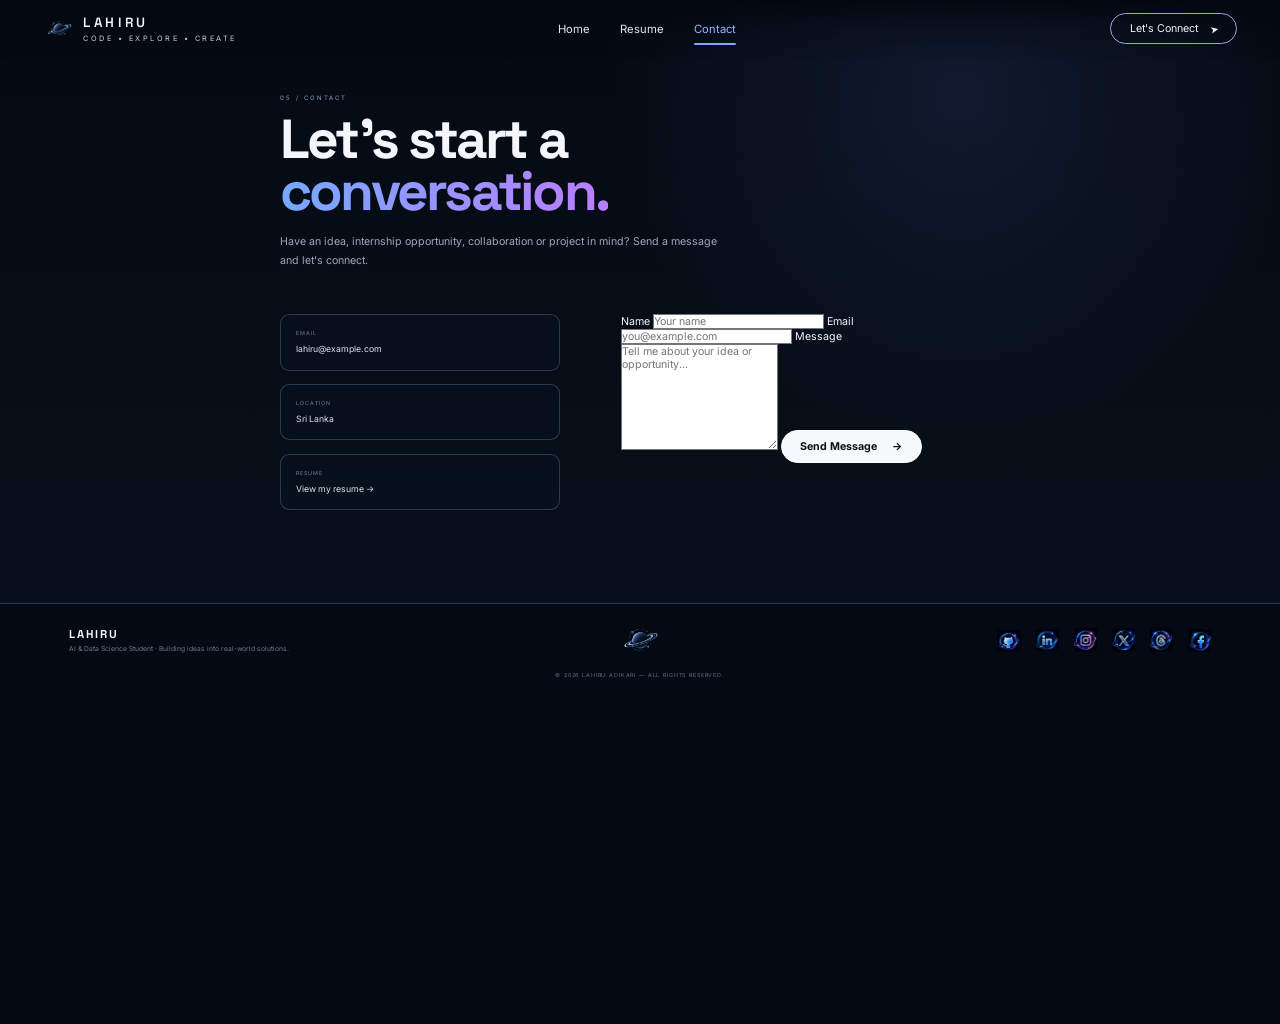
==== contact.html @ 2d3882de "Initial portfolio website" ====
<!doctype html>
<html lang="en">
<head>
  <meta charset="UTF-8">
  <meta name="viewport" content="width=device-width, initial-scale=1">
  <title>Contact | Lahiru</title>
  <link rel="icon" type="image/png" href="assets/logo.png">
  <link rel="stylesheet" href="style.css">
</head>

<body>

  <header class="site-header">

    <a class="brand" href="index.html#home" aria-label="Lahiru home">
      <img
        class="brand-logo"
        src="assets/logo.png"
        alt="Lahiru planet logo">

      <span>
        <strong>LAHIRU</strong>
        <small>CODE • EXPLORE • CREATE</small>
      </span>
    </a>


    <nav class="main-nav" id="mainNav" aria-label="Primary navigation">
      <a href="index.html#home" class="nav-link">Home</a>
      <a href="resume.html" class="nav-link">Resume</a>
      <a href="contact.html" class="nav-link active">Contact</a>
    </nav>


    <div class="header-actions">

      <a class="connect-btn" href="mailto:lahiru@example.com">
        <span>Let's Connect</span>
        <span class="send-icon">➤</span>
      </a>

    </div>


    <button
      class="menu-toggle"
      id="menuToggle"
      aria-label="Open navigation"
      aria-expanded="false"
    >
      <span></span>
      <span></span>
      <span></span>
    </button>

  </header>


  <main class="inner-page">

    <div class="inner-page-wrap">

      <p class="page-eyebrow">05 / CONTACT</p>

      <h1>
        Let's start a<br>
        <span>conversation.</span>
      </h1>

      <p class="inner-page-intro">
        Have an idea, internship opportunity, collaboration or project
        in mind? Send a message and let's connect.
      </p>


      <div class="page-grid">


        <!-- Contact Details -->

        <div class="contact-details">

          <div class="detail-card">
            <small>EMAIL</small>
            <a href="mailto:lahiru@example.com">
              lahiru@example.com
            </a>
          </div>


          <div class="detail-card">
            <small>LOCATION</small>
            <span>Sri Lanka</span>
          </div>


          <div class="detail-card">
            <small>RESUME</small>
            <a href="resume.html">
              View my resume →
            </a>
          </div>

        </div>


        <!-- Contact Form -->

        <form class="contact-form" id="contactForm">

          <label>
            Name
            <input
              type="text"
              id="name"
              required
              placeholder="Your name"
            >
          </label>


          <label>
            Email
            <input
              type="email"
              id="email"
              required
              placeholder="you@example.com"
            >
          </label>


          <label>
            Message
            <textarea
              id="message"
              required
              rows="8"
              placeholder="Tell me about your idea or opportunity..."
            ></textarea>
          </label>


          <button class="primary-btn" type="submit">
            Send Message
            <span>→</span>
          </button>


          <p class="form-status" id="formStatus"></p>

        </form>

      </div>

    </div>

  </main>

  <!-- =========================
         FOOTER
         ========================= -->

    <footer class="site-footer">

      <div>

        <strong>
          LAHIRU
        </strong>

        <p>
          AI & Data Science Student · Building ideas into real-world solutions.
        </p>

      </div>


      <div class="footer-orbit">
        <img
          class="brand-logo"
          src="assets/logo.png"
          alt="Lahiru logo">
      </div>


      <div class="socials">

        <a href="#" aria-label="GitHub">
          <img class="social-logo" src="assets/social/git.png" alt="github">
        </a>

        <a href="#" aria-label="LinkedIn">
          <img class="social-logo" src="assets/social/in.png" alt="linkedin">
        </a>

        <a href="#" aria-label="Instagram">
          <img class="social-logo" src="assets/social/insta.png" alt="instagram">
        </a>

        <a href="#" aria-label="X">
          <img class="social-logo" src="assets/social/x.png" alt="X">
        </a>

        <a href="#" aria-label="Threads">
          <img class="social-logo" src="assets/social/thread.png" alt="threads">
        </a>

        <a href="#" aria-label="Facebook">
          <img class="social-logo" src="assets/social/fb.png" alt="X">
        </a>

      </div>


        <!-- COPYRIGHT -->
      <small>
        © 2026 LAHIRU ADIKARI — ALL RIGHTS RESERVED.
      </small>

    </footer>


  </div>


  <script src="script.js"></script>

</body>
</html>
---- style.css ----
@import url('https://fonts.googleapis.com/css2?family=Inter:wght@400;500;600;700;800&family=Space+Grotesk:wght@400;500;600;700&display=swap');


/* =========================================================
   ROOT
   ========================================================= */

:root{
  --bg:#050a13;
  --bg2:#07101d;
  --text:#f4f6fb;
  --muted:#9da8bb;
  --line:rgba(148,167,218,.28);

  --blue:#7ca7ff;
  --violet:#b47cff;
  --cyan:#71c9ff;
  --orange:#ffad69;

  --radius:18px;
}


/* =========================================================
   RESET
   ========================================================= */

*{
  box-sizing:border-box;
  margin:0;
  padding:0;
}

html{
  scroll-behavior:smooth;
}

body{
  background:var(--bg);
  color:var(--text);
  font-family:Inter,system-ui,sans-serif;
  overflow-x:hidden;
}

a{
  text-decoration:none;
  color:inherit;
}

button,
input,
textarea{
  font:inherit;
}

button{
  cursor:pointer;
}


/* =========================================================
   PAGE
   ========================================================= */

.page-shell{
  min-height:100vh;

  background:
    radial-gradient(
      circle at 70% 20%,
      rgba(54,84,145,.11),
      transparent 35%
    ),
    var(--bg);
}


/* =========================================================
   HEADER
   ========================================================= */

.site-header{
  position:fixed;
  z-index:100;
  top:0;
  left:0;
  right:0;
  height:86px;
  display:flex;
  align-items:center;
  justify-content:space-between;
  padding:0 5vw;
  background:
    linear-gradient(
      180deg,
      rgba(3,7,15,.88),
      rgba(3,7,15,.32),
      transparent
    );
  backdrop-filter:blur(5px);
}


.brand{
  display:flex;
  align-items:center;
  gap:12px;

  letter-spacing:.22em;
}


.brand-logo{
  width:48px;
  height:48px;
  object-fit:contain;
  flex-shrink:0;
  display:block;
}


.brand strong{
  display:block;

  font:600 20px "Space Grotesk";

  letter-spacing:.27em;
}


.brand small{
  display:block;

  margin-top:5px;

  font-size:11px;
  letter-spacing:.34em;

  color:#c7cbd6;
}


/* MAIN NAV */

.main-nav{
  display:flex;
  gap:45px;
  margin-left:-80px;
}


.nav-link{
  position:relative;

  font-size:17px;
  color:#e4e7ef;

  padding:13px 0;
}


.nav-link:after{
  content:"";

  position:absolute;

  left:0;
  right:0;
  bottom:0;

  height:2px;

  border-radius:5px;

  background:var(--blue);

  transform:scaleX(0);

  transition:.25s;
}


.nav-link:hover:after,
.nav-link.active:after{
  transform:scaleX(1);
}


.nav-link.active{
  color:#9ab6ff;
}


/* CONNECT BUTTON */

.connect-btn,
.outline-btn{
  border:1px solid #92a8e7;
  border-radius:30px;

  padding:12px 27px;

  display:inline-flex;
  align-items:center;

  gap:18px;

  transition:.25s;
}


.connect-btn:hover,
.outline-btn:hover{
  background:rgba(124,167,255,.12);

  box-shadow:
    0 0 22px rgba(124,167,255,.16);
}


.send-icon{
  font-size:15px;
  transform:rotate(-12deg);
}


/* MOBILE MENU BUTTON */

.menu-toggle{
  display:none;

  background:none;
  border:0;

  width:36px;
}


.menu-toggle span{
  display:block;

  height:2px;

  background:white;

  margin:6px 0;
}


/* =========================================================
   HERO
   ========================================================= */

.hero{
  min-height:930px;
  height:100vh;

  position:relative;

  isolation:isolate;

  background-image:url("assets/space-room.png");

  background-size:cover;
  background-position:center center;
  background-repeat:no-repeat;
}


.hero-overlay{
  position:absolute;
  inset:0;

  z-index:-1;

  background:
    linear-gradient(
      90deg,
      rgba(2,7,16,.74) 0%,
      rgba(2,7,16,.30) 42%,
      rgba(2,7,16,.08) 75%
    ),

    linear-gradient(
      180deg,
      rgba(2,7,16,.30),
      transparent 32%,
      rgba(2,7,16,.68) 100%
    );
}


/* =========================================================
   HERO COPY
   ========================================================= */

.hero-copy{
  position:absolute;

  left:13%;
  top:23%;

  z-index:2;
}


.eyebrow{
  font-size:9px;

  letter-spacing:.34em;

  color:#95a5c5;

  margin-bottom:18px;
}


.hero h1{
  font:700 clamp(42px,4.5vw,70px)/.98 "Space Grotesk";

  letter-spacing:-.04em;

  text-shadow:
    0 3px 25px rgba(0,0,0,.5);
}


.hero h1 span,
.section-heading h2 span{
  background:
    linear-gradient(
      90deg,
      #74a9ff,
      #bc7dff
    );

  -webkit-background-clip:text;
  background-clip:text;

  color:transparent;
}


.hero-description{
  margin-top:23px;

  color:#e1e5ed;

  font-size:15px;

  line-height:1.65;
}


/* =========================================================
   HERO BUTTONS
   ========================================================= */

.hero-actions{
  display:flex;

  gap:20px;

  margin-top:27px;
}


.primary-btn{
  background:#f6f8fb;

  color:#0b101a;

  border:1px solid white;

  border-radius:28px;

  padding:13px 28px;

  display:inline-flex;
  align-items:center;
  justify-content:center;

  gap:22px;

  font-weight:700;

  transition:.25s;
}


.primary-btn:hover{
  transform:translateY(-2px);

  box-shadow:
    0 8px 35px rgba(255,255,255,.22);
}


.outline-btn{
  padding:12px 28px;

  font-weight:600;
}


/* =========================================================
   HERO FEATURE STRIP
   ========================================================= */

.hero-features{
  display:grid;

  grid-template-columns:repeat(4,1fr);

  /*
     Desktop compensation:
     The page uses 67% visual scaling below.
     1200px CSS width appears approximately 804px visually.
  */

  width:1500px;
  max-width:100%;

  margin-top:80px;

  border-top:none;
  border-bottom:none;

  position:relative;
}


/* INDIVIDUAL FEATURE */

.hero-feature{
  position:relative;

  min-height:110px;

  display:flex;
  align-items:center;
  justify-content:center;

  gap:16px;

  transition:transform .3s ease;
}


/* VERTICAL SEPARATORS */

.hero-feature:not(:last-child)::after{
  content:"";

  position:absolute;

  right:0;

  top:4px;
  bottom:4px;

  width:1px;

  background:
    linear-gradient(
      to bottom,
      transparent,
      rgba(148,167,218,.25),
      transparent
    );
}


/* =========================================================
   FEATURE ICONS
   ========================================================= */

.feature-icon{
  width:50px;
  height:50px;

  display:flex;
  align-items:center;
  justify-content:center;

  flex-shrink:0;
}


.feature-icon svg{
  width:42px;
  height:42px;

  fill:none;

  stroke:var(--blue);

  stroke-width:2.2;

  stroke-linecap:round;
  stroke-linejoin:round;

  filter:
    drop-shadow(
      0 0 7px rgba(124,167,255,.35)
    );
}


.feature-icon.planet-icon svg{
  stroke:var(--violet);
}


/* =========================================================
   FEATURE TEXT
   ========================================================= */

.feature-text{
  display:flex;

  flex-direction:column;

  line-height:1.3;
}


.feature-text span,
.feature-text strong{
  color:var(--text);

  font-family:"Inter",sans-serif;

  font-size:14px;

  font-weight:500;

  letter-spacing:.01em;
}


/* =========================================================
   FEATURE HOVER
   ========================================================= */

.hero-feature:hover{
  transform:translateY(-2px);
}


.hero-feature:hover .feature-icon svg{
  filter:
    drop-shadow(
      0 0 12px rgba(124,167,255,.65)
    );
}


/* =========================================================
   SIDE NAVIGATION
   ========================================================= */

.side-nav{
  position:fixed;

  z-index:99999;

  left:3.5%;
  top:50vh;

  transform:translateY(-50%);

  display:flex;

  flex-direction:column;

  gap:0;

  visibility:visible;
  opacity:1;
}


.side-item{
  position:relative;

  z-index:100000;

  width:115px;
  height:74px;

  padding-left:30px;

  display:flex;

  flex-direction:column;

  gap:5px;

  color:#a8b0c0;

  font-size:13px;

  transition:
    color .25s ease,
    transform .25s ease;
}


.side-item:hover{
  transform:translateX(3px);
}


.side-item:before{
  content:"";

  position:absolute;

  left:7px;

  top:4px;
  bottom:-4px;

  width:1px;

  background:rgba(180,190,210,.5);
}


.side-item:after{
  content:"";

  position:absolute;

  left:3px;
  top:1px;

  width:7px;
  height:7px;

  border:1px solid #e6ebfa;

  border-radius:50%;

  background:#09101c;
}


.side-item.active{
  color:#8ca9ff;

  font-weight:600;
}


.side-item.active:after{
  background:#9db7ff;

  box-shadow:
    0 0 10px #8eaaff;
}


.side-number{
  font-size:10px;

  letter-spacing:.12em;
}


/* =========================================================
   HERO SIDE TEXT
   ========================================================= */

.hero-side-copy{
  position:absolute;

  right:16%;
  top:31%;

  font-size:10px;

  line-height:1.9;

  letter-spacing:.38em;

  color:#e7e9ef;

  text-align:center;
}


.hero-motto{
  position:absolute;

  left:3.5%;
  bottom:28%;

  font-size:11px;

  line-height:1.35;

  letter-spacing:.28em;

  color:#cbd2df;
}


.hero-motto span{
  display:block;

  margin-top:7px;
}


/* =========================================================
   SCROLL CUE
   ========================================================= */

.scroll-cue{
  position:absolute;

  bottom:45px;

  left:50%;

  transform:translateX(-50%);

  font-size:9px;

  letter-spacing:.22em;

  color:#c9d0df;

  text-align:center;

  z-index:5;
}


.scroll-cue i{
  display:block;

  width:15px;
  height:27px;

  border:1px solid white;

  border-radius:10px;

  margin:9px auto 0;

  position:relative;
}


.scroll-cue i:after{
  content:"";

  position:absolute;

  width:2px;
  height:5px;

  background:white;

  left:5px;
  top:5px;

  border-radius:2px;

  animation:scrollDot 1.5s infinite;
}


@keyframes scrollDot{

  0%,
  100%{
    opacity:.25;
    transform:translateY(0);
  }

  50%{
    opacity:1;
    transform:translateY(7px);
  }

}


/* =========================================================
   CONTENT SECTIONS
   ========================================================= */

.content-section{
  padding:120px 15vw;

  position:relative;
}


.about,
.projects,
.skills,
.contact{
  background:
    linear-gradient(
      180deg,
      #060b14,
      #07101b
    );
}


.section-heading p,
.card-label{
  font-size:9px;

  letter-spacing:.34em;

  color:#8da1c8;

  margin-bottom:18px;
}


.section-heading h2{
  font:700 clamp(38px,5vw,65px)/.98 "Space Grotesk";

  letter-spacing:-.045em;
}



/* =========================================================
   ABOUT SECTION
   ========================================================= */

.about {

  position: relative;

  overflow: hidden;

  isolation: isolate;

  /*
     Starfield background
     Change this path if your image is stored elsewhere.
  */

  background-image:

    /* Dark overlay for text readability */

    linear-gradient(
      90deg,
      rgba(3, 8, 18, .94),
      rgba(3, 8, 18, .72)
    ),

    url("assets/starbackground.png");

  background-size: cover;

  background-position: center;

  background-repeat: no-repeat;

}


/* Soft dark fade at the top and bottom */

.about::before {

  content: "";

  position: absolute;

  inset: 0;

  z-index: -1;

  pointer-events: none;

  background:

    linear-gradient(
      to bottom,
      rgba(3, 8, 18, .85),
      transparent 22%,
      transparent 78%,
      rgba(3, 8, 18, .9)
    );

}


/* =========================================================
   ABOUT GRID
   ========================================================= */

.about-grid {

  display: grid;

  grid-template-columns: 1.15fr .75fr;

  gap: 10vw;

  margin-top: 65px;

  align-items: center;

}


.about-text {

  max-width: 720px;

}


.large-copy {

  font-size: 22px;

  line-height: 1.55;

  color: #edf0f7;

}


.about-text > p:not(.large-copy) {

  margin-top: 25px;

  color: #aab4c5;

  line-height: 1.85;

}


/* =========================================================
   ABOUT STATS
   ========================================================= */

.about-stats {

  display: flex;

  gap: 55px;

  margin-top: 48px;

}


.about-stats div {

  display: flex;

  gap: 12px;

  align-items: flex-start;

}


.about-stats strong {

  font: 600 25px "Space Grotesk";

  color: #91aaff;

}


.about-stats span {

  font-size: 8px;

  letter-spacing: .2em;

  line-height: 1.6;

  color: #aab4c5;

}


/* =========================================================
   ABOUT VISUAL
   ========================================================= */

.about-visual {

  position: relative;

}


/* =========================================================
   PHOTO
   ========================================================= */

.about-photo {

  position: relative;

  overflow: hidden;

  border-radius: 18px;

}


.about-photo img {

  display: block;

  width: 100%;

  height: auto;

  object-fit: cover;

}


/* =========================================================
   QUOTE PANEL
   ========================================================= */

.quote-panel {

  min-height: 300px;

  border: 1px solid var(--line);

  border-radius: 18px;

  padding: 55px 48px;

  position: relative;

  background:

    radial-gradient(
      circle at 80% 20%,
      rgba(76, 117, 210, .22),
      transparent 35%
    ),

    rgba(7, 16, 28, .94);

  overflow: hidden;

  backdrop-filter: blur(4px);

}


.quote-panel::after {

  content: "";

  position: absolute;

  width: 230px;

  height: 230px;

  border-radius: 50%;

  right: -75px;

  bottom: -95px;

  background:

    radial-gradient(
      circle at 35% 35%,
      #dbe7ff,
      transparent 16%,
      #1d477f 30%,
      #08162a 68%
    );

  opacity: .8;

}


.quote-mark {

  font: 700 70px Georgia;

  color: #8aa8ff;

  line-height: .6;

}


.quote-panel p {

  position: relative;

  z-index: 1;

  font: 500 22px/1.55 "Space Grotesk";

  max-width: 400px;

  margin-top: 20px;

}


.quote-panel small {

  display: block;

  margin-top: 28px;

  letter-spacing: .35em;

  font-size: 8px;

  color: #aeb8cc;

}


/* =========================================================
   RESPONSIVE DESIGN
   ========================================================= */

@media (max-width: 900px) {

  .about-grid {

    grid-template-columns: 1fr;

    gap: 50px;

  }

  .about-visual {

    max-width: 600px;

  }

}


@media (max-width: 600px) {

  .about {

    background-position: center;

  }

  .about-stats {

    gap: 25px;

    flex-wrap: wrap;

  }

  .quote-panel {

    padding: 40px 30px;

  }

  .quote-panel p {

    font-size: 20px;

  }

}


/* =========================================================
   PROJECTS
   ========================================================= */

.split-heading {
  display: flex;
  justify-content: space-between;
  align-items: flex-end;
}


.section-note {
  font-size: 12px !important;
  line-height: 1.8;
  color: #77849a;
  letter-spacing: .02em;
}


/* =========================================================
   PROJECT GRID
   ========================================================= */

.project-grid {

  display: grid;

  grid-template-columns: 1fr 1fr;

  gap: 20px;

  margin-top: 55px;

}


/* =========================================================
   PROJECT CARD
   ========================================================= */

.project-card {

  border: 1px solid var(--line);

  border-radius: 18px;

  background:
    linear-gradient(
      145deg,
      rgba(12,23,39,.9),
      rgba(5,11,20,.95)
    );

  min-height: 260px;

  position: relative;

  overflow: hidden;

  transition:
    transform .3s ease,
    border-color .3s ease,
    box-shadow .3s ease;

}


.project-card:hover {

  transform: translateY(-4px);

  border-color: rgba(138,169,255,.7);

  box-shadow:
    0 18px 55px rgba(0,0,0,.3);

}


/* =========================================================
   PROJECT NUMBER
   ========================================================= */

.project-number {

  position: absolute;

  top: 17px;

  right: 20px;

  color: #56627a;

  font-size: 9px;

  letter-spacing: .15em;

}


/* =========================================================
   FEATURED PROJECT
   ========================================================= */

.featured-project {

  grid-column: 1 / -1;

  display: grid;

  grid-template-columns:
    150px
    minmax(0, 1fr)
    180px;

  align-items: center;

  gap: 32px;

  padding: 32px;

  min-height: 300px;

}


/* =========================================================
   PROJECT DEMO AREA
   ========================================================= */

.project-demo {

  display: flex;

  flex-direction: column;

  gap: 12px;

  min-width: 0;

}


.project-video {

  width: 100%;

  aspect-ratio: 16 / 9;

  border: 1px solid rgba(126,150,202,.35);

  border-radius: 10px;

  overflow: hidden;

  background: #050b15;

}


.project-video video {

  width: 100%;

  height: 100%;

  display: block;

  object-fit: cover;

}


.project-demo .project-open {

  width: 100%;

  min-height: 55px;

  height: auto;

  padding: 12px;

  border: 1px solid var(--line);

  border-radius: 10px;

  flex-direction: row;

  gap: 10px;

  font-size: 24px;

}


.project-demo .project-open small {

  font-size: 10px;

}


/* =========================================================
   BRAIN CT IMAGE
   ========================================================= */

.project-thumb {

  width: 120px;

  height: 120px;

  border: 1px solid #7185b5;

  border-radius: 9px;

  padding: 5px;

  position: relative;

  overflow: hidden;

  background: #05070b;

}


.brain-project-thumb img {

  width: 100%;

  height: 100%;

  display: block;

  object-fit: cover;

  border-radius: 5px;

}


/* CT scan label */

.scan-label {

  position: absolute;

  bottom: 5px;

  left: 7px;

  right: 7px;

  padding: 4px;

  background: rgba(0,0,0,.65);

  border: 1px solid rgba(200,210,230,.2);

  color: #dce4f5;

  font-size: 6px;

  letter-spacing: .15em;

  text-align: center;

  backdrop-filter: blur(3px);

}


/* =========================================================
   FEATURED PROJECT INFO
   ========================================================= */

.project-info {

  padding: 0;

  min-width: 0;

}


.project-info h3 {

  font: 600 22px "Space Grotesk";

  line-height: 1.35;

  margin-bottom: 12px;

}


.project-info > p:not(.card-label) {

  font-size: 13px;

  line-height: 1.8;

  color: #9ba7ba;

  max-width: 650px;

  margin: 0;

}


/* =========================================================
   TECHNOLOGY TAGS
   ========================================================= */

.tags {

  display: flex;

  flex-wrap: wrap;

  gap: 7px;

  margin-top: 13px;

}


.tags span {

  font-size: 9px;

  border: 1px solid rgba(126,150,202,.45);

  border-radius: 20px;

  padding: 6px 10px;

  color: #c8d0df;

}


/* =========================================================
   PROJECT OPEN BUTTON
   ========================================================= */

.project-open {

  background: none;

  border: 0;

  border-left: 1px solid var(--line);

  height: 100%;

  min-height: 110px;

  color: #a9baff;

  font-size: 32px;

  display: flex;

  align-items: center;

  justify-content: center;

  flex-direction: column;

  gap: 7px;

  cursor: pointer;

  transition: .3s;

}


.project-open:hover {

  color: #ffffff;

  background: rgba(120,150,255,.04);

}


.project-open small {

  font-size: 9px;

  line-height: 1.4;

  color: #d2d8e5;

}


/* =========================================================
   SMALL PROJECTS
   ========================================================= */

.mini-project {

  padding: 30px;

  display: grid;

  grid-template-columns: 105px 1fr 75px;

  align-items: center;

  gap: 20px;

}


.mini-project-content {

  padding-right: 10px;

}


/* =========================================================
   PROJECT IMAGE VISUALS
   ========================================================= */

.project-visual {

  width: 90px;

  height: 90px;

  display: flex;

  align-items: center;

  justify-content: center;

  flex-shrink: 0;

  overflow: hidden;

}


/* =========================================================
   PROJECT IMAGES
   ========================================================= */

.project-visual img {

  width: 85px;

  height: 85px;

  display: block;

  object-fit: contain;

  border-radius: 50%;

  transition:

    transform .3s ease,

    filter .3s ease;

}


/* =========================================================
   PROJECT IMAGE HOVER
   ========================================================= */

.mini-project:hover .project-visual img {

  transform: scale(1.06);

}


/* =========================================================
   CURRENT PROJECT
   ========================================================= */

.current-project {

  border-color: rgba(126,150,202,.35);

}


/* =========================================================
   RESPONSIVE
   ========================================================= */

@media (max-width: 900px) {

  .featured-project {

    grid-template-columns:
      130px
      1fr
      90px;

  }


  .featured-project .project-thumb {

    width: 110px;

    height: 110px;

  }


  .project-info {

    padding: 0 15px;

  }


  .mini-project {

    grid-template-columns:
      80px
      1fr
      65px;

    padding: 24px;

  }


  .project-visual {

    width: 75px;

    height: 75px;

  }


  .project-visual img {

    width: 70px;

    height: 70px;

  }

}


@media (max-width: 650px) {

  .split-heading {

    flex-direction: column;

    align-items: flex-start;

    gap: 20px;

  }


  .project-grid {

    grid-template-columns: 1fr;

  }


  .featured-project {

    grid-column: auto;

    grid-template-columns: 1fr;

    gap: 20px;

  }


  .project-info {

    padding: 0;

  }


  .featured-project .project-open {

    border-left: 0;

    border-top: 1px solid var(--line);

    min-height: 80px;

  }


  .mini-project {

    grid-template-columns: 80px 1fr;

  }


  .mini-project .project-open {

    grid-column: 1 / -1;

    border-left: 0;

    border-top: 1px solid var(--line);

    min-height: 65px;

  }

}



/* =========================================================
   SKILLS
   ========================================================= */

.skills-layout{
  display:grid;

  grid-template-columns:.7fr 1.3fr;

  gap:9vw;

  margin-top:65px;
}


.skills-intro p{
  font:500 22px/1.5 "Space Grotesk";

  max-width:300px;
}


.skills-intro span{
  display:block;

  color:#7e8ba1;

  font-size:12px;

  line-height:1.8;

  margin-top:18px;

  max-width:320px;
}


.skill-list{
  border-top:1px solid var(--line);
}


.skill-row{
  display:grid;

  grid-template-columns:40px 1fr auto;

  align-items:center;

  padding:22px 0;

  border-bottom:1px solid var(--line);

  transition:.2s;
}


.skill-row:hover{
  padding-left:10px;

  background:rgba(100,130,190,.04);
}


.skill-row span,
.skill-row em{
  font-size:8px;

  letter-spacing:.18em;

  color:#75839a;
}


.skill-row strong{
  font:500 18px "Space Grotesk";
}


.skill-row em{
  font-style:normal;
}

/* =========================================================
   SKILL ICONS
   ========================================================= */

.skill-row strong {
  display: flex;
  align-items: center;
  gap: 10px;
}

.skill-row strong img {
  width: 25px;
  height: 25px;
  object-fit: contain;
  flex-shrink: 0;
  display: block;
}


/* =========================================================
   FOOTER
   ========================================================= */

.site-footer{
  padding:20px 8vw 12px;
  display:grid;
  grid-template-columns:1fr auto 1fr;
  align-items:center;
  gap:12px;
  border-top:1px solid var(--line);
  background:#040913;
}


/* =========================
   BRAND
   ========================= */

.site-footer strong{
  font:700 17px "Space Grotesk";
  letter-spacing:.18em;
}

.site-footer p{
  font-size:10px;
  color:#6e7b90;
  margin-top:5px;
}


/* =========================
   LOGO
   ========================= */

.footer-orbit{
  font-size:32px;
  color:#9bacff;
}

.footer-orbit .brand-logo{
  width:68px;
  height:68px;
  object-fit:contain;
}


/* =========================
   SOCIALS
   ========================= */

.socials{
  display:flex;
  justify-content:flex-end;
  align-items:center;
  gap:22px;
  white-space:nowrap;
}

.socials a{
  font-size:11px;
  color:#c7cfde;
  text-decoration:none;
}

.social-logo{
  width:35px;
  height:35px;
  object-fit:contain;
  display:block;
  transition:transform .25s ease, opacity .25s ease;
}

.socials a:hover .social-logo{
  transform:translateY(-2px);
  opacity:.75;
}


/* =========================
   COPYRIGHT
   ========================= */

.site-footer>small{
  grid-column:1/-1;
  text-align:center;
  font-size:8px;
  letter-spacing:.16em;
  color:#657188;
  margin-top:2px;
}


/* =========================================================
   PROJECT MODAL
   ========================================================= */

.modal{
  position:fixed;

  inset:0;

  z-index:200;

  display:none;

  align-items:center;
  justify-content:center;

  padding:25px;
}


.modal.open{
  display:flex;
}


.modal-backdrop{
  position:absolute;

  inset:0;

  background:rgba(0,0,0,.78);

  backdrop-filter:blur(8px);
}


.modal-card{
  position:relative;

  width:min(620px,100%);

  padding:45px;

  border:1px solid #6078ae;

  border-radius:20px;

  background:
    linear-gradient(
      145deg,
      #0c1727,
      #050b14
    );

  box-shadow:
    0 25px 100px rgba(0,0,0,.65);
}


.modal-card h2{
  font:700 38px "Space Grotesk";

  margin-bottom:18px;
}


.modal-card>p:not(.card-label){
  color:#aab5c7;

  line-height:1.8;

  font-size:13px;
}


.modal-close{
  position:absolute;

  right:18px;
  top:13px;

  border:0;

  background:none;

  color:#cbd4e4;

  font-size:28px;
}


.modal-note{
  margin-top:30px;

  padding-top:18px;

  border-top:1px solid var(--line);

  font-size:10px;

  color:#718097;

  line-height:1.7;
}


/* =========================================================
   HEADER ACTIONS / SEPARATE PAGES
   ========================================================= */

.header-actions{
  display:flex;

  align-items:center;

  gap:20px;
}


.resume-link{
  font-size:12px;

  color:#d9dfec;

  letter-spacing:.08em;
}


.resume-link:hover{
  color:#9eb8ff;
}


/* =========================================================
   CONTACT CTA
   ========================================================= */

.contact-cta{
  padding-top:90px;

  padding-bottom:90px;
}


.contact-cta-inner{
  border:1px solid var(--line);

  border-radius:20px;

  padding:55px 60px;

  display:flex;

  align-items:center;

  justify-content:space-between;

  gap:50px;

  background:
    radial-gradient(
      circle at 85% 45%,
      rgba(89,122,210,.18),
      transparent 30%
    ),

    linear-gradient(
      145deg,
      #091321,
      #050b14
    );
}


.contact-cta h2{
  font:700 clamp(38px,5vw,65px)/.98 "Space Grotesk";

  letter-spacing:-.045em;
}


.contact-cta h2 span{
  background:
    linear-gradient(
      90deg,
      #74a9ff,
      #bc7dff
    );

  -webkit-background-clip:text;

  background-clip:text;

  color:transparent;
}


.contact-cta-inner>div:first-child>p:last-child{
  margin-top:20px;

  max-width:570px;

  color:#8996aa;

  line-height:1.7;

  font-size:12px;
}


.cta-actions{
  display:flex;

  gap:13px;

  flex-shrink:0;
}


.section-label{
  font-size:9px;

  letter-spacing:.34em;

  color:#8da1c8;

  margin-bottom:18px;
}


/* =========================================================
   INNER PAGES
   ========================================================= */

.inner-page{
  min-height:100vh;

  padding-top:140px;

  background:
    radial-gradient(
      circle at 75% 15%,
      rgba(72,103,181,.16),
      transparent 32%
    ),

    linear-gradient(
      180deg,
      #050a13,
      #07101b
    );
}


.inner-page-wrap{
  width:min(1120px,84vw);

  margin:0 auto;
}


.page-eyebrow{
  font-size:9px;

  letter-spacing:.34em;

  color:#8da1c8;

  margin-bottom:18px;
}


.inner-page h1{
  font:700 clamp(48px,7vw,82px)/.95 "Space Grotesk";

  letter-spacing:-.05em;
}


.inner-page h1 span{
  background:
    linear-gradient(
      90deg,
      #74a9ff,
      #bc7dff
    );

  -webkit-background-clip:text;

  background-clip:text;

  color:transparent;
}


.inner-page-intro{
  max-width:680px;

  color:#9da8bb;

  line-height:1.8;

  margin-top:22px;
}


/* =========================================================
   INNER PAGE GRID
   ========================================================= */

.page-grid{
  display:grid;

  grid-template-columns:.85fr 1.15fr;

  gap:90px;

  margin-top:65px;

  padding-bottom:100px;
}


/* =========================================================
   CONTACT DETAILS
   ========================================================= */

.contact-details{
  display:grid;

  gap:20px;
}


.detail-card{
  border:1px solid var(--line);

  border-radius:14px;

  padding:22px;

  background:rgba(9,18,31,.65);
}


.detail-card small{
  display:block;

  font-size:8px;

  letter-spacing:.2em;

  color:#718097;

  margin-bottom:9px;
}


.detail-card a,
.detail-card span{
  font-size:13px;

  color:#dce2ee;
}


/* =========================================================
   RESUME
   ========================================================= */

.resume-panel{

  border:1px solid var(--line);

  border-radius:18px;

  padding:42px;

  background:rgba(7,16,28,.75);

  margin-top:55px;

}


.resume-panel h2{

  font:600 28px "Space Grotesk";

  margin-bottom:12px;

}


.resume-panel p{

  font-size:12px;

  color:#8996aa;

  line-height:1.8;

}


.resume-actions{

  display:flex;

  gap:12px;

  flex-wrap:wrap;

  margin-top:25px;

}


.resume-preview{

  margin-top:35px;

  height:420px;

  border:1px solid rgba(141,161,200,.25);

  border-radius:12px;

  overflow:hidden;

  background:rgba(0,0,0,.25);

}


.resume-preview iframe{

  width:100%;

  height:100%;

  border:none;

  display:block;

}


@media (max-width:768px){

  .resume-preview{

    height:350px;

  }

}


/* =========================================================
   DESKTOP SCALE COMPENSATION
   =========================================================

   Your original composition was designed around 67% visual
   scale. This keeps the overall desktop composition while
   allowing the CSS dimensions to remain readable.

   Hero feature strip has already been compensated above.
   ========================================================= */

@media (min-width:901px){

  html{
    zoom:0.67;
  }

}


/* =========================================================
   TABLET
   MAX WIDTH: 900px
   ========================================================= */

@media (max-width:900px){

  /* -------------------------------------------------------
     HEADER
     ------------------------------------------------------- */

  .main-nav{
    display:none;

    position:absolute;

    top:75px;

    left:5vw;
    right:5vw;

    margin:0;

    padding:20px;

    background:rgba(5,10,19,.97);

    border:1px solid var(--line);

    border-radius:15px;

    flex-direction:column;

    gap:0;
  }


  .main-nav.open{
    display:flex;
  }


  .main-nav a{
    padding:14px;
  }


  .connect-btn{
    display:none;
  }


  .menu-toggle{
    display:block;
  }


  .header-actions{
    gap:12px;
  }


  .resume-link{
    display:none;
  }


  /* -------------------------------------------------------
     HERO
     ------------------------------------------------------- */

  .hero{
    min-height:850px;

    background-position:58% center;
  }


  .hero-copy{
    left:9%;
    top:23%;
  }


  .hero-copy h1{
    font-size:48px;
  }


  .hero-side-copy{
    right:7%;
    top:37%;
  }


  .hero-motto{
    display:none;
  }


  /* -------------------------------------------------------
     HERO FEATURES
     ------------------------------------------------------- */

  .hero-features{
    width:700px;

    max-width:100%;

    margin-top:25px;

    padding:15px 0;
  }


  .hero-feature{
    min-height:55px;

    gap:7px;
  }


  .feature-icon{
    width:36px;
    height:36px;
  }


  .feature-icon svg{
    width:31px;
    height:31px;
  }


  .feature-text span,
  .feature-text strong{
    font-size:11px;
  }


  .scroll-cue{
    bottom:30px;
  }


  /* -------------------------------------------------------
     SIDE NAV
     ------------------------------------------------------- */

  .side-nav{
    left:auto;

    right:18px;

    top:50%;

    transform:translateY(-50%);
  }


  .side-item{
    width:28px;

    padding-left:0;

    height:48px;

    align-items:center;
  }


  .side-item span:last-child{
    display:none;
  }


  .side-item:before{
    left:13px;
  }


  .side-item:after{
    left:10px;
  }


  .side-number{
    display:none;
  }


  /* -------------------------------------------------------
     PROJECTS
     ------------------------------------------------------- */

  .featured-project{
    grid-template-columns:90px 1fr 70px;
  }


  .featured-project .project-thumb{
    width:85px;
    height:85px;
  }


  .project-info{
    padding:0 15px;
  }


  .project-grid{
    grid-template-columns:1fr;
  }


  .mini-project{
    min-height:220px;
  }


  /* -------------------------------------------------------
     CONTENT GRIDS
     ------------------------------------------------------- */

  .skills-layout,
  .contact-grid,
  .about-grid{
    grid-template-columns:1fr;
  }


  .about-stats{
    gap:25px;
  }


  /* -------------------------------------------------------
     CONTACT CTA
     ------------------------------------------------------- */

  .contact-cta-inner{
    padding:38px 28px;

    display:block;
  }


  .cta-actions{
    margin-top:30px;
  }


  /* -------------------------------------------------------
     INNER PAGES
     ------------------------------------------------------- */

  .page-grid{
    grid-template-columns:1fr;

    gap:35px;
  }

}


/* =========================================================
   MOBILE
   MAX WIDTH: 600px
   ========================================================= */

@media (max-width:600px){

  /* -------------------------------------------------------
     HEADER
     ------------------------------------------------------- */

  .brand strong{
    font-size:14px;
  }


  .brand small{
    font-size:6px;
  }


  /* -------------------------------------------------------
     HERO
     ------------------------------------------------------- */

  .hero{
    height:800px;

    min-height:800px;

    background-position:61% center;
  }


  .hero-overlay{
    background:
      linear-gradient(
        90deg,
        rgba(2,7,16,.86),
        rgba(2,7,16,.32)
      ),

      linear-gradient(
        180deg,
        rgba(2,7,16,.2),
        rgba(2,7,16,.8)
      );
  }


  .hero-copy{
    left:7%;
    top:24%;
  }


  .hero h1{
    font-size:42px;
  }


  .hero-description{
    font-size:12px;

    max-width:300px;
  }


  .desktop{
    display:none;
  }


  .hero-side-copy{
    display:none;
  }


  .hero-actions{
    gap:10px;

    flex-wrap:wrap;
  }


  .primary-btn,
  .outline-btn{
    padding:11px 18px;

    font-size:12px;
  }


  /* -------------------------------------------------------
     MOBILE HERO FEATURES
     ------------------------------------------------------- */

  .hero-features{
    grid-template-columns:repeat(2,1fr);

    width:100%;

    max-width:100%;

    margin-top:22px;

    padding:8px 0;
  }


  .hero-feature{
    min-height:48px;

    padding:10px 5px;

    justify-content:flex-start;

    gap:8px;
  }


  .hero-feature:not(:last-child)::after{
    display:none;
  }


  .hero-feature:nth-child(1),
  .hero-feature:nth-child(2){
    border-bottom:
      1px solid rgba(148,167,218,.12);
  }


  .hero-feature:nth-child(odd){
    border-right:
      1px solid rgba(148,167,218,.12);
  }


  .feature-icon{
    width:30px;
    height:30px;
  }


  .feature-icon svg{
    width:26px;
    height:26px;
  }


  .feature-text span,
  .feature-text strong{
    font-size:10px;
  }


  /* -------------------------------------------------------
     MOBILE SCROLL
     ------------------------------------------------------- */

  .scroll-cue{
    bottom:18px;

    font-size:7px;

    letter-spacing:.16em;

    white-space:nowrap;
  }


  .scroll-cue i{
    margin-top:7px;
  }


  /* -------------------------------------------------------
     CONTENT
     ------------------------------------------------------- */

  .content-section{
    padding:85px 7vw;
  }


  .section-heading h2{
    font-size:43px;
  }


  .split-heading{
    display:block;
  }


  .section-note{
    margin-top:25px;
  }


  /* -------------------------------------------------------
     PROJECTS
     ------------------------------------------------------- */

  .featured-project{
    display:grid;

    grid-template-columns:70px 1fr;

    padding:22px;
  }


  .featured-project .project-info{
    grid-column:1/-1;

    padding:18px 0 5px;
  }


  .featured-project .project-open{
    position:absolute;

    right:10px;
    top:10px;

    height:65px;

    border-left:0;

    min-height:0;
  }


  .mini-project{
    padding:28px 22px;
  }


  .mini-project>div:nth-child(2){
    padding-right:0;
  }


  .project-open{
    font-size:25px;
  }


  /* -------------------------------------------------------
     ABOUT
     ------------------------------------------------------- */

  .quote-panel{
    padding:38px 28px;
  }


  .about-stats{
    flex-wrap:wrap;
  }


  /* -------------------------------------------------------
     SKILLS
     ------------------------------------------------------- */

  .skill-row{
    grid-template-columns:30px 1fr;
  }


  .skill-row em{
    display:none;
  }


  /* -------------------------------------------------------
     FOOTER
     ------------------------------------------------------- */

  .site-footer{
    grid-template-columns:1fr auto;
  }


  .site-footer .socials{
    grid-column:1/-1;

    justify-content:flex-start;
  }


  .site-footer>small{
    text-align:left;
  }


  /* -------------------------------------------------------
     INNER PAGES
     ------------------------------------------------------- */

  .inner-page{
    padding-top:120px;
  }


  .inner-page-wrap{
    width:86vw;
  }


  .inner-page h1{
    font-size:48px;
  }


  .side-nav{
    right:10px;
  }

}



/* =========================================
   ABOUT - PHOTO + QUOTE
   ========================================= */

.about-grid{
  display:grid;
  grid-template-columns:minmax(0, 1fr) minmax(320px, 0.75fr);
  gap:60px;
  align-items:start;
}


/* Right-side photo and quote */

.about-visual{
  display:flex;
  flex-direction:column;
  gap:24px;
}


/* Personal photo */

.about-photo{
  position:relative;
  width:50%;
  aspect-ratio:1 / 1;
  overflow:hidden;

  border:1px solid rgba(124,167,255,.35);
  border-radius:24px;

  background:var(--bg2);

  box-shadow:
    0 0 0 1px rgba(180,124,255,.08),
    0 20px 60px rgba(0,0,0,.45);
  
  transform: translate(165px, -200px);
}


/* Photo */

.about-photo img{
  width:100%;
  height:100%;
  display:block;

  object-fit:cover;
  object-position:center center;

  transition:transform .5s ease;
}


/* Small hover effect */

.about-photo:hover img{
  transform:scale(1.03);
}


/* Subtle futuristic overlay */

.about-photo::after{
  content:"";
  position:absolute;
  inset:0;

  background:
    linear-gradient(
      135deg,
      rgba(124,167,255,.10),
      transparent 45%,
      rgba(180,124,255,.08)
    );

  pointer-events:none;
}


/* Quote below photo */

.about-visual .quote-panel{
  width:100%;
  box-sizing:border-box;
  margin-top: -180px;
}


/* =========================================
   ABOUT RESPONSIVE
   ========================================= */

@media(max-width:900px){

  .about-grid{
    grid-template-columns:1fr;
    gap:40px;
  }

  .about-visual{
    width:100%;
    max-width:600px;
    margin:0 auto;
  }

}


@media(max-width:600px){

  .about-grid{
    gap:32px;
  }

  .about-photo{
    border-radius:18px;
  }

  .about-visual{
    gap:18px;
  }

}
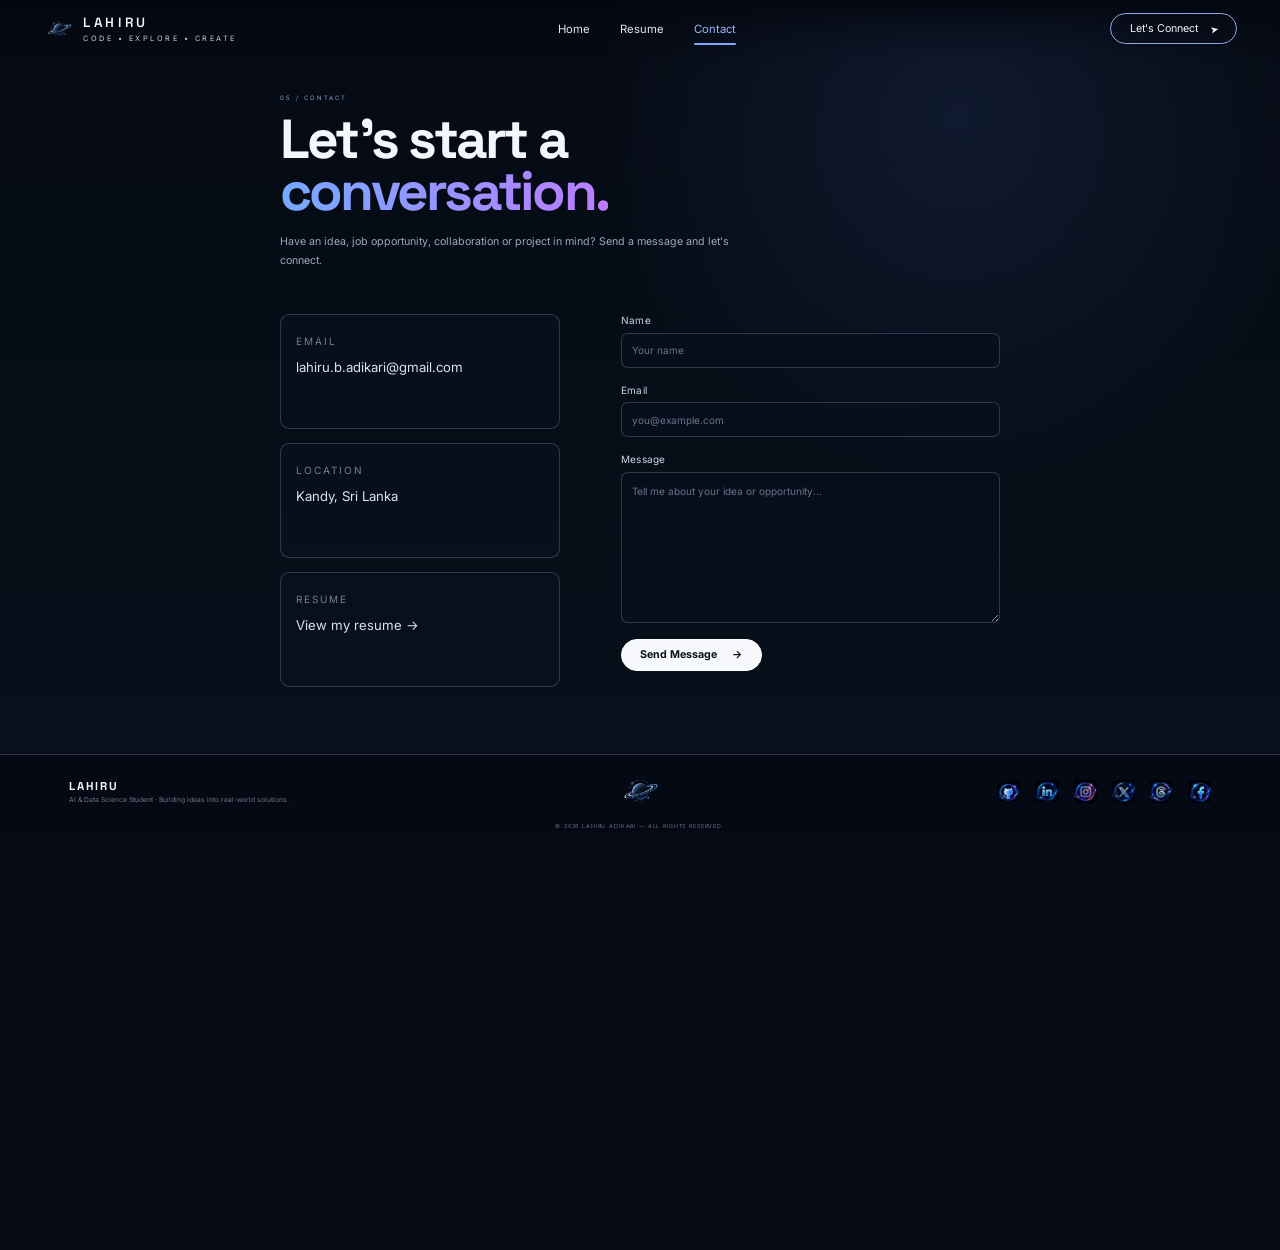
==== commit 3c2f3d86: "done with the ontact page annd add some social media links" ====
--- a/contact.html
+++ b/contact.html
@@ -68,7 +68,7 @@
       </h1>
 
       <p class="inner-page-intro">
-        Have an idea, internship opportunity, collaboration or project
+        Have an idea, job opportunity, collaboration or project
         in mind? Send a message and let's connect.
       </p>
 
@@ -83,14 +83,14 @@
           <div class="detail-card">
             <small>EMAIL</small>
             <a href="mailto:lahiru@example.com">
-              lahiru@example.com
+              lahiru.b.adikari@gmail.com
             </a>
           </div>
 
 
           <div class="detail-card">
             <small>LOCATION</small>
-            <span>Sri Lanka</span>
+            <span>Kandy, Sri Lanka</span>
           </div>
 
 
@@ -190,7 +190,7 @@
           <img class="social-logo" src="assets/social/git.png" alt="github">
         </a>
 
-        <a href="#" aria-label="LinkedIn">
+        <a href="https://www.linkedin.com/in/lahiru-b-adikari/" aria-label="LinkedIn">
           <img class="social-logo" src="assets/social/in.png" alt="linkedin">
         </a>
 
@@ -198,7 +198,7 @@
           <img class="social-logo" src="assets/social/insta.png" alt="instagram">
         </a>
 
-        <a href="#" aria-label="X">
+        <a href="https://x.com/LahiruAdikarii" aria-label="X">
           <img class="social-logo" src="assets/social/x.png" alt="X">
         </a>
 
@@ -206,7 +206,7 @@
           <img class="social-logo" src="assets/social/thread.png" alt="threads">
         </a>
 
-        <a href="#" aria-label="Facebook">
+        <a href="https://www.facebook.com/lahiru.adikari.94" aria-label="Facebook">
           <img class="social-logo" src="assets/social/fb.png" alt="X">
         </a>
 
@@ -221,7 +221,6 @@
     </footer>
 
 
-  </div>
 
 
   <script src="script.js"></script>
--- a/style.css
+++ b/style.css
@@ -2328,64 +2328,7 @@
 }
 
 
-/* =========================================================
-   INNER PAGE GRID
-   ========================================================= */
-
-.page-grid{
-  display:grid;
-
-  grid-template-columns:.85fr 1.15fr;
-
-  gap:90px;
-
-  margin-top:65px;
-
-  padding-bottom:100px;
-}
-
-
-/* =========================================================
-   CONTACT DETAILS
-   ========================================================= */
-
-.contact-details{
-  display:grid;
-
-  gap:20px;
-}
-
-
-.detail-card{
-  border:1px solid var(--line);
-
-  border-radius:14px;
-
-  padding:22px;
-
-  background:rgba(9,18,31,.65);
-}
-
-
-.detail-card small{
-  display:block;
-
-  font-size:8px;
-
-  letter-spacing:.2em;
-
-  color:#718097;
-
-  margin-bottom:9px;
-}
-
-
-.detail-card a,
-.detail-card span{
-  font-size:13px;
-
-  color:#dce2ee;
-}
+
 
 
 /* =========================================================
@@ -3219,3 +3162,191 @@
   }
 
 }
+
+
+
+
+/* =========================================================
+   INNER PAGE GRID
+   ========================================================= */
+
+.page-grid{
+  display:grid;
+
+  grid-template-columns:.85fr 1.15fr;
+
+  gap:90px;
+
+  margin-top:65px;
+
+  padding-bottom:100px;
+}
+
+
+/* =========================================================
+   CONTACT DETAILS
+   ========================================================= */
+
+.contact-details {
+  display: grid;
+  gap: 20px;
+}
+
+
+.detail-card {
+  position: relative;
+  overflow: hidden;
+
+  border: 1px solid var(--line);
+  border-radius: 14px;
+  padding: 2px 22px 1px 22px;
+
+  background: rgba(9, 18, 31, .65);
+
+  box-sizing: border-box;
+}
+
+
+/* Futuristic light sweep */
+.detail-card::after {
+  content: "";
+
+  position: absolute;
+  top: 0;
+  left: -40%;
+
+  width: 35%;
+  height: 100%;
+
+  background: linear-gradient(
+    90deg,
+    transparent,
+    rgba(120, 190, 255, 0.15),
+    rgba(180, 220, 255, 0.55),
+    rgba(120, 190, 255, 0.15),
+    transparent
+  );
+
+  transform: skewX(-20deg) translateX(0);
+
+  opacity: 0;
+}
+
+
+/* Activate the light sweep when hovering */
+.detail-card:hover::after {
+  opacity: 1;
+  animation: lightSweep 0.8s ease-out forwards;
+}
+
+
+/* Move the light from left to right */
+@keyframes lightSweep {
+  from {
+    transform: skewX(-20deg) translateX(0);
+  }
+
+  to {
+    transform: skewX(-20deg) translateX(400%);
+  }
+}
+
+
+/* Small heading inside the card */
+.detail-card small {
+  display: block;
+
+  font-size: 15px;
+
+  letter-spacing: .2em;
+
+  color: #718097;
+
+  margin-top: 28px;
+  margin-bottom: 18px;
+}
+
+
+/* Email / phone / other details */
+.detail-card a,
+.detail-card span {
+  font-size: 20px;
+
+  color: #dce2ee;
+
+  position: relative;
+  z-index: 1;
+}
+
+
+/* =========================================================
+   CONTACT FORM
+   ========================================================= */
+
+.contact-form {
+  display: flex;
+  flex-direction: column;
+  gap: 24px;
+}
+
+.contact-form label {
+  display: flex;
+  flex-direction: column;
+  gap: 10px;
+
+  font-size: 15px;
+  color: #cbd4e5;
+  letter-spacing: .03em;
+}
+
+.contact-form input,
+.contact-form textarea {
+  width: 100%;
+
+  padding: 15px 16px;
+
+  border: 1px solid var(--line);
+  border-radius: 10px;
+
+  background: rgba(7, 16, 28, .8);
+  color: var(--text);
+
+  outline: none;
+
+  transition:
+    border-color .25s ease,
+    box-shadow .25s ease;
+}
+
+.contact-form input {
+  height: 52px;
+}
+
+.contact-form textarea {
+  resize: vertical;
+  min-height: 180px;
+  line-height: 1.6;
+}
+
+.contact-form input::placeholder,
+.contact-form textarea::placeholder {
+  color: #65748d;
+}
+
+.contact-form input:focus,
+.contact-form textarea:focus {
+  border-color: var(--blue);
+
+  box-shadow:
+    0 0 0 3px rgba(124, 167, 255, .08);
+}
+
+.contact-form .primary-btn {
+  align-self: flex-start;
+}
+
+.form-status {
+  font-size: 12px;
+  line-height: 1.6;
+  color: #9da8bb;
+}
